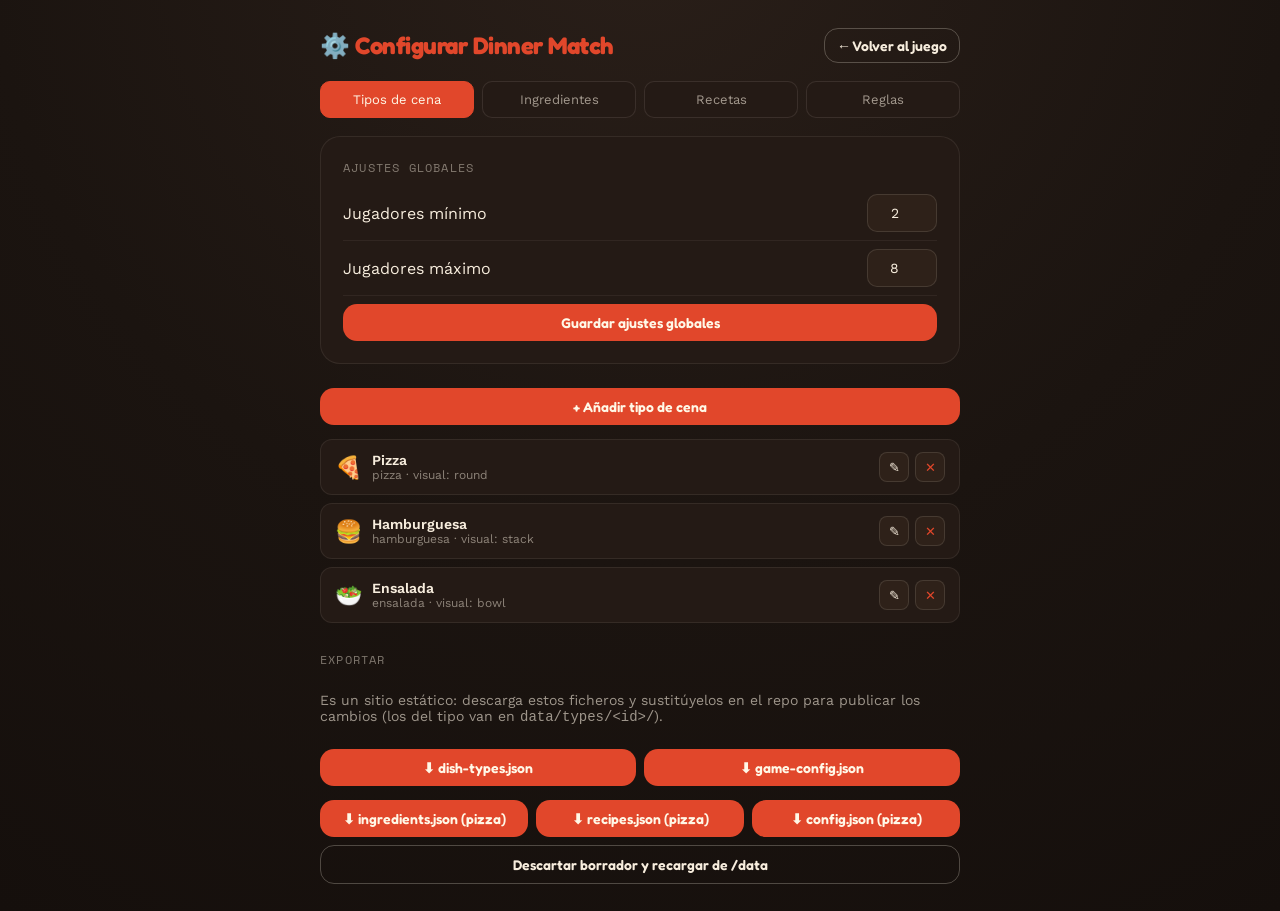
==== admin.html @ f8cea298 "Commit inicial: Dinner Match v2 (juego + admin + backlog) App PWA sin backend para elegir cena en gr" ====
<!DOCTYPE html>
<html lang="es">
<head>
<meta charset="UTF-8" />
<meta name="viewport" content="width=device-width, initial-scale=1, viewport-fit=cover" />
<title>Dinner Match — Configuración</title>
<meta name="theme-color" content="#1B1410" />
<link rel="icon" href="./icons/icon-192.png" />
<link rel="preconnect" href="https://fonts.googleapis.com">
<link rel="preconnect" href="https://fonts.gstatic.com" crossorigin>
<link href="https://fonts.googleapis.com/css2?family=Fredoka:wght@500;600;700&family=Work+Sans:wght@400;500;600&family=Space+Mono:wght@400;700&display=swap" rel="stylesheet">
<link rel="stylesheet" href="./css/style.css" />
</head>
<body>
<div id="app"></div>
<script type="module" src="./js/admin.js"></script>
</body>
</html>
---- css/style.css ----
* { box-sizing: border-box; }
html, body { margin: 0; padding: 0; background: #150F0C; }
body {
  min-height: 100vh;
  min-height: 100dvh;
  background: radial-gradient(circle at 50% -10%, #2A1F19 0%, #1B1410 55%, #150F0C 100%);
  color: #F7EDDD;
  font-family: 'Work Sans', sans-serif;
  display: flex;
  align-items: center;
  justify-content: center;
  padding: 28px 16px;
  padding-top: max(28px, env(safe-area-inset-top));
  padding-bottom: max(28px, env(safe-area-inset-bottom));
}
.display { font-family: 'Fredoka', sans-serif; }
.mono { font-family: 'Space Mono', monospace; }
.screen { width: 100%; max-width: 380px; display: flex; flex-direction: column; align-items: center; }
button { font-family: inherit; }

.logo-row { display: flex; align-items: center; gap: 10px; margin-bottom: 4px; }
.title { font-size: 34px; font-weight: 700; color: #E1472B; letter-spacing: -0.5px; }
.subtitle { color: rgba(247,237,221,0.6); font-size: 14px; margin-bottom: 28px; text-align: center; }

.card-panel { width: 100%; background: #241A15; border: 1px solid rgba(247,237,221,0.08); border-radius: 20px; padding: 22px; }
.row-label { font-size: 12px; text-transform: uppercase; letter-spacing: 1.2px; color: rgba(247,237,221,0.45); margin-bottom: 10px; }
.stepper { display: flex; align-items: center; justify-content: center; gap: 20px; margin-bottom: 22px; }
.step-btn { width: 40px; height: 40px; border-radius: 50%; border: 1px solid rgba(247,237,221,0.2); background: #2E2119; color: #F7EDDD; display: flex; align-items: center; justify-content: center; cursor: pointer; font-size: 20px; }
.step-btn:active { transform: scale(0.94); }
.step-count { font-family: 'Fredoka', sans-serif; font-size: 28px; font-weight: 600; min-width: 40px; text-align: center; }

.name-input, .text-input, .select-input, textarea.text-input {
  width: 100%; background: #2E2119; border: 1px solid rgba(247,237,221,0.12); border-radius: 10px;
  padding: 10px 12px; color: #F7EDDD; font-size: 14px; margin-bottom: 8px; font-family: 'Work Sans', sans-serif;
}
.name-input:focus, .text-input:focus, .select-input:focus { outline: none; border-color: #E1472B; }

.cta { margin-top: 22px; width: 100%; background: #E1472B; color: #FFF8E7; border: none; border-radius: 14px; padding: 15px; font-family: 'Fredoka', sans-serif; font-weight: 600; font-size: 16px; display: flex; align-items: center; justify-content: center; gap: 8px; cursor: pointer; }
.cta:active { transform: scale(0.98); }
.cta.ghost { background: transparent; border: 1px solid rgba(247,237,221,0.25); color: #F7EDDD; }
.cta.small { padding: 10px; font-size: 14px; margin-top: 8px; }
.cta.danger { background: #8C3A2A; }

.round-pill { font-family: 'Space Mono', monospace; font-size: 11px; letter-spacing: 1px; text-transform: uppercase; color: #E8A33D; border: 1px solid rgba(232,163,61,0.35); padding: 4px 10px; border-radius: 999px; margin-bottom: 16px; }

.avatar { width: 92px; height: 92px; border-radius: 50%; display: flex; align-items: center; justify-content: center; font-family: 'Fredoka', sans-serif; font-size: 34px; font-weight: 600; color: #1B1410; margin-bottom: 20px; }
.handoff-title { font-size: 24px; font-weight: 600; margin-bottom: 6px; text-align: center; }
.handoff-sub { color: rgba(247,237,221,0.55); font-size: 14px; text-align: center; margin-bottom: 26px; }
.player-tag { font-size: 12px; letter-spacing: 1px; text-transform: uppercase; color: rgba(247,237,221,0.4); margin-bottom: 10px; }

.swipe-top { width: 100%; display: flex; align-items: center; justify-content: space-between; margin-bottom: 14px; }
.progress-track { flex: 1; height: 8px; background: rgba(247,237,221,0.1); border-radius: 6px; margin-left: 12px; overflow: hidden; }
.progress-fill { height: 100%; background: linear-gradient(90deg,#E8A33D,#E1472B); border-radius: 6px; transition: width .2s ease; }
.count-label { font-size: 12px; color: rgba(247,237,221,0.5); white-space: nowrap; }

.stack { position: relative; width: 100%; height: 400px; margin-bottom: 22px; touch-action: none; }
.ing-card { position: absolute; inset: 0; border-radius: 24px; background: #241A15; border: 1px solid rgba(247,237,221,0.08); display: flex; flex-direction: column; align-items: center; justify-content: center; box-shadow: 0 20px 40px rgba(0,0,0,0.35); padding: 18px; user-select: none; }
.ing-card.behind { transform: scale(0.94) translateY(10px); opacity: 0.6; pointer-events: none; }
.ing-card.top { cursor: grab; }
.ing-card.top:active { cursor: grabbing; }
.ing-emoji { font-size: 90px; margin-bottom: 18px; filter: drop-shadow(0 8px 16px rgba(0,0,0,0.4)); }
.ing-name { font-family: 'Fredoka', sans-serif; font-size: 26px; font-weight: 600; text-align: center; padding: 0 20px; }
.stamp { position: absolute; top: 24px; font-family: 'Fredoka', sans-serif; font-weight: 700; font-size: 22px; border: 3px solid; padding: 4px 14px; border-radius: 8px; transform: rotate(-12deg); z-index: 3; display: none; }
.stamp.no { left: 20px; color: #8C6A5A; border-color: #8C6A5A; }
.stamp.yes { right: 20px; color: #6B8F47; border-color: #6B8F47; transform: rotate(12deg); }

.pizza-card-name { font-family: 'Fredoka', sans-serif; font-size: 22px; font-weight: 600; text-align: center; margin-bottom: 14px; }
.pizza-ing-grid { display: flex; flex-wrap: wrap; gap: 6px; justify-content: center; padding: 0 6px; }
.pizza-ing-chip { background: #2E2119; border: 1px solid rgba(247,237,221,0.1); border-radius: 999px; padding: 5px 10px; font-size: 12px; display: flex; align-items: center; gap: 5px; }
.custom-tag { font-size: 11px; color: #E8A33D; margin-top: 10px; text-transform: uppercase; letter-spacing: 1px; }

.swipe-btns { display: flex; gap: 26px; }
.round-btn { width: 62px; height: 62px; border-radius: 50%; border: none; cursor: pointer; display: flex; align-items: center; justify-content: center; box-shadow: 0 8px 20px rgba(0,0,0,0.3); font-size: 24px; }
.round-btn.no { background: #2E2119; color: #C98A3E; border: 1px solid rgba(247,237,221,0.15); }
.round-btn.yes { background: #E1472B; color: #FFF8E7; }
.round-btn:active { transform: scale(0.9); }
.hint { margin-top: 14px; font-size: 12px; color: rgba(247,237,221,0.35); }

.result-title { font-family: 'Fredoka', sans-serif; font-size: 26px; font-weight: 600; text-align: center; margin-bottom: 4px; }
.result-sub { color: rgba(247,237,221,0.55); font-size: 13px; text-align: center; margin-bottom: 22px; }
.pizza-wrap { position: relative; margin-bottom: 20px; }
.topping { position: absolute; font-size: 24px; transform: translate(-50%,-50%); z-index: 2; }

/* Dish visual styles — round (pizza/sushi), bowl (ensalada/pasta/sopa), stack (hamburguesa/tacos) */
.dish-visual .plate-bg, .dish-visual .plate-fill { position: absolute; }
.dish-visual.round .plate-bg { inset: 0; border-radius: 50%; background: #D98A3E; box-shadow: inset 0 0 0 14px #C97A2E; }
.dish-visual.round .plate-fill { inset: 16px; border-radius: 50%; background: radial-gradient(circle at 40% 35%, #C8471F, #A6371A); }

.dish-visual.bowl .plate-bg { inset: 0; border-radius: 50% 50% 46% 46% / 62% 62% 38% 38%; background: #8B5A2B; }
.dish-visual.bowl .plate-fill { inset: 14px; border-radius: 50% 50% 44% 44% / 56% 56% 44% 44%; background: radial-gradient(circle at 40% 30%, #6B8F47, #45602F); }

.dish-visual.stack .plate-bg { inset: 0; border-radius: 28px; background: #D98A3E; }
.dish-visual.stack .plate-fill { inset: 14px; border-radius: 18px; background: repeating-linear-gradient(180deg, #C97A2E 0 14%, #8B5A2B 14% 20%, #6B8F47 20% 28%, #E1472B 28% 34%, #C97A2E 34% 48%, #8B5A2B 48% 54%, #C97A2E 54% 68%); }
.chip-list { width: 100%; display: flex; flex-wrap: wrap; gap: 8px; justify-content: center; margin-bottom: 22px; }
.chip { background: #241A15; border: 1px solid rgba(247,237,221,0.12); border-radius: 999px; padding: 6px 12px; font-size: 13px; display: flex; align-items: center; gap: 6px; }
.empty-msg { text-align: center; color: rgba(247,237,221,0.55); font-size: 14px; margin-bottom: 26px; padding: 0 10px; }
.extra-pizza-row { width: 100%; display: flex; flex-direction: column; gap: 8px; margin-bottom: 22px; }
.extra-pizza { background: #241A15; border: 1px solid rgba(247,237,221,0.1); border-radius: 14px; padding: 12px 14px; display: flex; align-items: center; justify-content: space-between; }
.extra-pizza-name { font-family: 'Fredoka', sans-serif; font-weight: 600; font-size: 15px; }
.extra-pizza-emojis { font-size: 15px; opacity: 0.8; }
.section-title { font-size: 12px; text-transform: uppercase; letter-spacing: 1.2px; color: rgba(247,237,221,0.45); margin: 4px 0 12px; align-self: flex-start; }
.error-box { color: #E1472B; background: #241A15; border: 1px solid rgba(225,71,43,0.4); border-radius: 12px; padding: 14px; font-size: 13px; text-align: center; }

.install-banner {
  position: fixed; left: 16px; right: 16px; bottom: 16px; max-width: 380px; margin: 0 auto;
  background: #241A15; border: 1px solid rgba(232,163,61,0.35); border-radius: 14px; padding: 12px 14px;
  display: flex; align-items: center; justify-content: space-between; gap: 10px; z-index: 50;
  box-shadow: 0 10px 30px rgba(0,0,0,0.4);
}
.install-banner span { font-size: 13px; }
.install-banner button { background: #E8A33D; color: #1B1410; border: none; border-radius: 8px; padding: 8px 12px; font-weight: 600; font-size: 13px; cursor: pointer; white-space: nowrap; }

/* Admin-specific */
.admin-wrap { max-width: 640px; align-items: stretch; }
.admin-top { display: flex; align-items: center; justify-content: space-between; margin-bottom: 18px; }
.admin-nav { display: flex; gap: 8px; margin-bottom: 18px; }
.admin-nav button { flex: 1; background: #241A15; border: 1px solid rgba(247,237,221,0.1); color: rgba(247,237,221,0.6); border-radius: 10px; padding: 10px; cursor: pointer; font-size: 13px; }
.admin-nav button.active { background: #E1472B; color: #FFF8E7; border-color: #E1472B; }
.item-row { background: #241A15; border: 1px solid rgba(247,237,221,0.08); border-radius: 12px; padding: 12px 14px; margin-bottom: 8px; display: flex; align-items: center; gap: 10px; }
.item-row .emoji { font-size: 22px; }
.item-row .meta { flex: 1; min-width: 0; }
.item-row .name { font-weight: 600; font-size: 14px; }
.item-row .sub { font-size: 12px; color: rgba(247,237,221,0.5); }
.item-row .actions { display: flex; gap: 6px; }
.icon-btn { background: #2E2119; border: 1px solid rgba(247,237,221,0.12); color: #F7EDDD; border-radius: 8px; width: 30px; height: 30px; cursor: pointer; font-size: 13px; }
.icon-btn.danger { color: #E1472B; }
.form-grid { display: grid; grid-template-columns: 1fr 1fr; gap: 8px; }
.tag-toggle { display: inline-flex; align-items: center; gap: 5px; background: #2E2119; border: 1px solid rgba(247,237,221,0.12); border-radius: 999px; padding: 6px 10px; font-size: 12px; cursor: pointer; margin: 3px; }
.tag-toggle.selected { background: #E1472B; border-color: #E1472B; }
.tag-wrap { display: flex; flex-wrap: wrap; margin: 4px -3px 8px; }
.export-row { display: flex; gap: 8px; flex-wrap: wrap; margin-top: 6px; }
.export-row .cta { flex: 1; min-width: 140px; }
.config-row { display: flex; align-items: center; justify-content: space-between; padding: 8px 0; border-bottom: 1px solid rgba(247,237,221,0.06); }
.config-row input { width: 70px; text-align: center; }
.type-select-row { display: flex; align-items: center; gap: 8px; margin-bottom: 14px; }
.type-select-row select { flex: 1; margin: 0; }
.visual-badge { font-size: 11px; color: rgba(247,237,221,0.5); text-transform: uppercase; letter-spacing: 1px; }
.toast { position: fixed; bottom: 20px; left: 50%; transform: translateX(-50%); background: #E8A33D; color: #1B1410; padding: 10px 18px; border-radius: 999px; font-size: 13px; font-weight: 600; z-index: 100; }
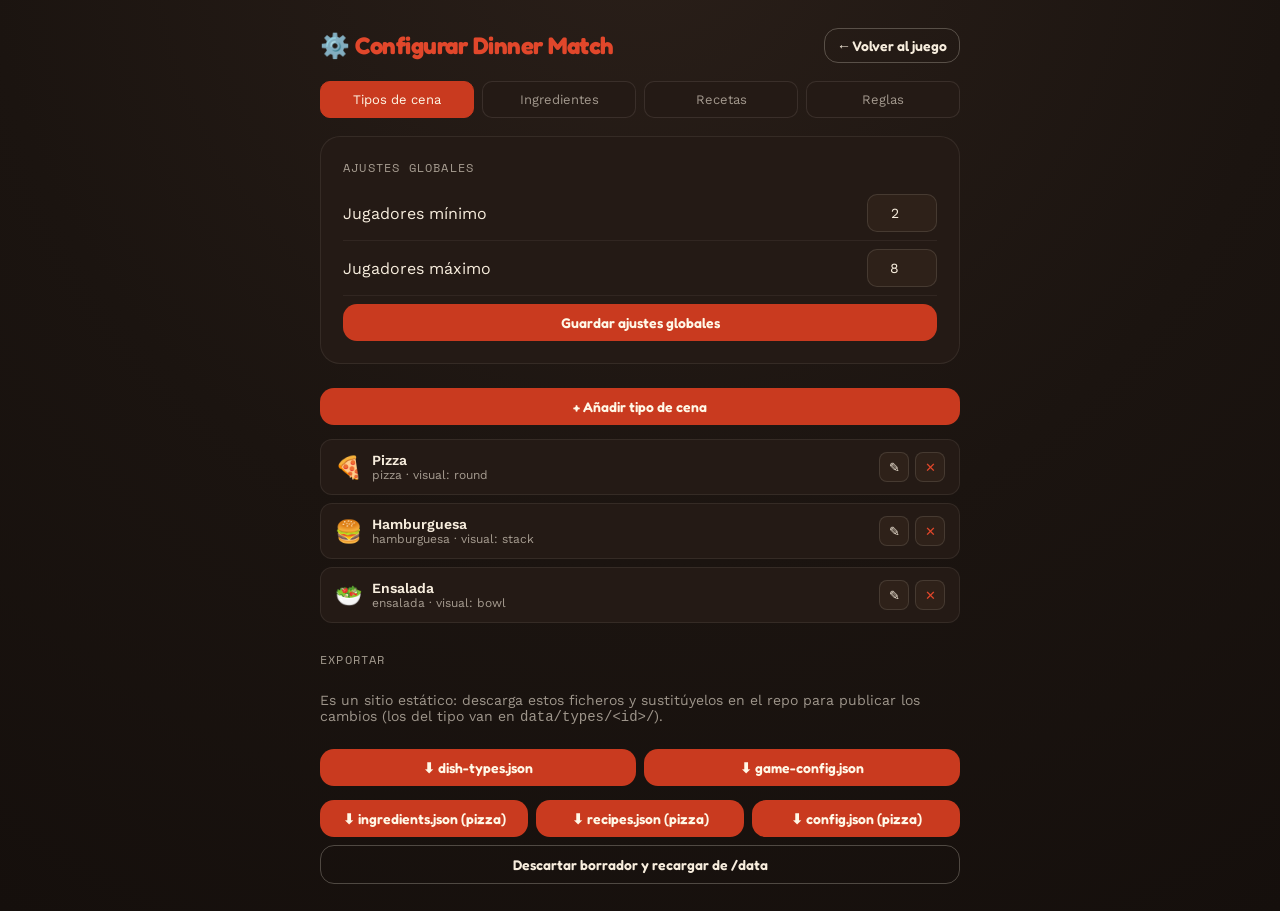
==== commit 03fab870: "feat(a11y): teclado, aria-live, foco y contraste AA (#4) Juego (js/app.js, index.html): - Flechas ← " ====
--- a/admin.html
+++ b/admin.html
@@ -12,7 +12,7 @@
 <link rel="stylesheet" href="./css/style.css" />
 </head>
 <body>
-<div id="app"></div>
+<main id="app"></main>
 <script type="module" src="./js/admin.js"></script>
 </body>
 </html>
--- a/css/style.css
+++ b/css/style.css
@@ -23,7 +23,7 @@
 .subtitle { color: rgba(247,237,221,0.6); font-size: 14px; margin-bottom: 28px; text-align: center; }
 
 .card-panel { width: 100%; background: #241A15; border: 1px solid rgba(247,237,221,0.08); border-radius: 20px; padding: 22px; }
-.row-label { font-size: 12px; text-transform: uppercase; letter-spacing: 1.2px; color: rgba(247,237,221,0.45); margin-bottom: 10px; }
+.row-label { font-size: 12px; text-transform: uppercase; letter-spacing: 1.2px; color: rgba(247,237,221,0.62); margin-bottom: 10px; }
 .stepper { display: flex; align-items: center; justify-content: center; gap: 20px; margin-bottom: 22px; }
 .step-btn { width: 40px; height: 40px; border-radius: 50%; border: 1px solid rgba(247,237,221,0.2); background: #2E2119; color: #F7EDDD; display: flex; align-items: center; justify-content: center; cursor: pointer; font-size: 20px; }
 .step-btn:active { transform: scale(0.94); }
@@ -33,9 +33,9 @@
   width: 100%; background: #2E2119; border: 1px solid rgba(247,237,221,0.12); border-radius: 10px;
   padding: 10px 12px; color: #F7EDDD; font-size: 14px; margin-bottom: 8px; font-family: 'Work Sans', sans-serif;
 }
-.name-input:focus, .text-input:focus, .select-input:focus { outline: none; border-color: #E1472B; }
+.name-input:focus, .text-input:focus, .select-input:focus { border-color: #E1472B; }
 
-.cta { margin-top: 22px; width: 100%; background: #E1472B; color: #FFF8E7; border: none; border-radius: 14px; padding: 15px; font-family: 'Fredoka', sans-serif; font-weight: 600; font-size: 16px; display: flex; align-items: center; justify-content: center; gap: 8px; cursor: pointer; }
+.cta { margin-top: 22px; width: 100%; background: #C93A1F; color: #FFF8E7; border: none; border-radius: 14px; padding: 15px; font-family: 'Fredoka', sans-serif; font-weight: 600; font-size: 16px; display: flex; align-items: center; justify-content: center; gap: 8px; cursor: pointer; }
 .cta:active { transform: scale(0.98); }
 .cta.ghost { background: transparent; border: 1px solid rgba(247,237,221,0.25); color: #F7EDDD; }
 .cta.small { padding: 10px; font-size: 14px; margin-top: 8px; }
@@ -46,12 +46,12 @@
 .avatar { width: 92px; height: 92px; border-radius: 50%; display: flex; align-items: center; justify-content: center; font-family: 'Fredoka', sans-serif; font-size: 34px; font-weight: 600; color: #1B1410; margin-bottom: 20px; }
 .handoff-title { font-size: 24px; font-weight: 600; margin-bottom: 6px; text-align: center; }
 .handoff-sub { color: rgba(247,237,221,0.55); font-size: 14px; text-align: center; margin-bottom: 26px; }
-.player-tag { font-size: 12px; letter-spacing: 1px; text-transform: uppercase; color: rgba(247,237,221,0.4); margin-bottom: 10px; }
+.player-tag { font-size: 12px; letter-spacing: 1px; text-transform: uppercase; color: rgba(247,237,221,0.62); margin-bottom: 10px; }
 
 .swipe-top { width: 100%; display: flex; align-items: center; justify-content: space-between; margin-bottom: 14px; }
 .progress-track { flex: 1; height: 8px; background: rgba(247,237,221,0.1); border-radius: 6px; margin-left: 12px; overflow: hidden; }
 .progress-fill { height: 100%; background: linear-gradient(90deg,#E8A33D,#E1472B); border-radius: 6px; transition: width .2s ease; }
-.count-label { font-size: 12px; color: rgba(247,237,221,0.5); white-space: nowrap; }
+.count-label { font-size: 12px; color: rgba(247,237,221,0.62); white-space: nowrap; }
 
 .stack { position: relative; width: 100%; height: 400px; margin-bottom: 22px; touch-action: none; }
 .ing-card { position: absolute; inset: 0; border-radius: 24px; background: #241A15; border: 1px solid rgba(247,237,221,0.08); display: flex; flex-direction: column; align-items: center; justify-content: center; box-shadow: 0 20px 40px rgba(0,0,0,0.35); padding: 18px; user-select: none; }
@@ -72,9 +72,9 @@
 .swipe-btns { display: flex; gap: 26px; }
 .round-btn { width: 62px; height: 62px; border-radius: 50%; border: none; cursor: pointer; display: flex; align-items: center; justify-content: center; box-shadow: 0 8px 20px rgba(0,0,0,0.3); font-size: 24px; }
 .round-btn.no { background: #2E2119; color: #C98A3E; border: 1px solid rgba(247,237,221,0.15); }
-.round-btn.yes { background: #E1472B; color: #FFF8E7; }
+.round-btn.yes { background: #C93A1F; color: #FFF8E7; }
 .round-btn:active { transform: scale(0.9); }
-.hint { margin-top: 14px; font-size: 12px; color: rgba(247,237,221,0.35); }
+.hint { margin-top: 14px; font-size: 12px; color: rgba(247,237,221,0.62); text-align: center; }
 
 .result-title { font-family: 'Fredoka', sans-serif; font-size: 26px; font-weight: 600; text-align: center; margin-bottom: 4px; }
 .result-sub { color: rgba(247,237,221,0.55); font-size: 13px; text-align: center; margin-bottom: 22px; }
@@ -95,11 +95,12 @@
 .chip { background: #241A15; border: 1px solid rgba(247,237,221,0.12); border-radius: 999px; padding: 6px 12px; font-size: 13px; display: flex; align-items: center; gap: 6px; }
 .empty-msg { text-align: center; color: rgba(247,237,221,0.55); font-size: 14px; margin-bottom: 26px; padding: 0 10px; }
 .extra-pizza-row { width: 100%; display: flex; flex-direction: column; gap: 8px; margin-bottom: 22px; }
-.extra-pizza { background: #241A15; border: 1px solid rgba(247,237,221,0.1); border-radius: 14px; padding: 12px 14px; display: flex; align-items: center; justify-content: space-between; }
+.extra-pizza { background: #241A15; border: 1px solid rgba(247,237,221,0.1); border-radius: 14px; padding: 12px 14px; display: flex; align-items: center; justify-content: space-between; flex-wrap: wrap; }
 .extra-pizza-name { font-family: 'Fredoka', sans-serif; font-weight: 600; font-size: 15px; }
 .extra-pizza-emojis { font-size: 15px; opacity: 0.8; }
-.section-title { font-size: 12px; text-transform: uppercase; letter-spacing: 1.2px; color: rgba(247,237,221,0.45); margin: 4px 0 12px; align-self: flex-start; }
-.error-box { color: #E1472B; background: #241A15; border: 1px solid rgba(225,71,43,0.4); border-radius: 12px; padding: 14px; font-size: 13px; text-align: center; }
+.extra-pizza-ings { font-size: 12px; color: rgba(247,237,221,0.62); flex-basis: 100%; margin-top: 4px; line-height: 1.5; }
+.section-title { font-size: 12px; text-transform: uppercase; letter-spacing: 1.2px; color: rgba(247,237,221,0.62); margin: 4px 0 12px; align-self: flex-start; }
+.error-box { color: #EE5C3F; background: #241A15; border: 1px solid rgba(225,71,43,0.4); border-radius: 12px; padding: 14px; font-size: 13px; text-align: center; }
 
 .install-banner {
   position: fixed; left: 16px; right: 16px; bottom: 16px; max-width: 380px; margin: 0 auto;
@@ -115,18 +116,18 @@
 .admin-top { display: flex; align-items: center; justify-content: space-between; margin-bottom: 18px; }
 .admin-nav { display: flex; gap: 8px; margin-bottom: 18px; }
 .admin-nav button { flex: 1; background: #241A15; border: 1px solid rgba(247,237,221,0.1); color: rgba(247,237,221,0.6); border-radius: 10px; padding: 10px; cursor: pointer; font-size: 13px; }
-.admin-nav button.active { background: #E1472B; color: #FFF8E7; border-color: #E1472B; }
+.admin-nav button.active { background: #C93A1F; color: #FFF8E7; border-color: #C93A1F; }
 .item-row { background: #241A15; border: 1px solid rgba(247,237,221,0.08); border-radius: 12px; padding: 12px 14px; margin-bottom: 8px; display: flex; align-items: center; gap: 10px; }
 .item-row .emoji { font-size: 22px; }
 .item-row .meta { flex: 1; min-width: 0; }
 .item-row .name { font-weight: 600; font-size: 14px; }
-.item-row .sub { font-size: 12px; color: rgba(247,237,221,0.5); }
+.item-row .sub { font-size: 12px; color: rgba(247,237,221,0.62); }
 .item-row .actions { display: flex; gap: 6px; }
 .icon-btn { background: #2E2119; border: 1px solid rgba(247,237,221,0.12); color: #F7EDDD; border-radius: 8px; width: 30px; height: 30px; cursor: pointer; font-size: 13px; }
 .icon-btn.danger { color: #E1472B; }
 .form-grid { display: grid; grid-template-columns: 1fr 1fr; gap: 8px; }
-.tag-toggle { display: inline-flex; align-items: center; gap: 5px; background: #2E2119; border: 1px solid rgba(247,237,221,0.12); border-radius: 999px; padding: 6px 10px; font-size: 12px; cursor: pointer; margin: 3px; }
-.tag-toggle.selected { background: #E1472B; border-color: #E1472B; }
+.tag-toggle { font: inherit; font-size: 12px; color: #F7EDDD; display: inline-flex; align-items: center; gap: 5px; background: #2E2119; border: 1px solid rgba(247,237,221,0.12); border-radius: 999px; padding: 6px 10px; font-size: 12px; cursor: pointer; margin: 3px; }
+.tag-toggle.selected { background: #C93A1F; border-color: #C93A1F; color: #FFF8E7; }
 .tag-wrap { display: flex; flex-wrap: wrap; margin: 4px -3px 8px; }
 .export-row { display: flex; gap: 8px; flex-wrap: wrap; margin-top: 6px; }
 .export-row .cta { flex: 1; min-width: 140px; }
@@ -134,5 +135,20 @@
 .config-row input { width: 70px; text-align: center; }
 .type-select-row { display: flex; align-items: center; gap: 8px; margin-bottom: 14px; }
 .type-select-row select { flex: 1; margin: 0; }
-.visual-badge { font-size: 11px; color: rgba(247,237,221,0.5); text-transform: uppercase; letter-spacing: 1px; }
+.visual-badge { font-size: 11px; color: rgba(247,237,221,0.62); text-transform: uppercase; letter-spacing: 1px; }
 .toast { position: fixed; bottom: 20px; left: 50%; transform: translateX(-50%); background: #E8A33D; color: #1B1410; padding: 10px 18px; border-radius: 999px; font-size: 13px; font-weight: 600; z-index: 100; }
+
+/* ---- Accesibilidad ---- */
+/* Encabezados y listas semánticos sin cambiar el aspecto de las clases existentes. */
+h1, h2 { margin-top: 0; }
+h1.logo-row { font-size: inherit; font-weight: inherit; margin: 0 0 4px; }
+h2.section-title { font-weight: inherit; }
+ul.chip-list, ul.extra-pizza-row { list-style: none; padding: 0; margin-top: 0; }
+/* Anillo de foco visible y común (mostaza sobre fondo oscuro, 7.4:1). */
+:focus-visible { outline: 3px solid #E8A33D; outline-offset: 2px; }
+.ing-card.top:focus-visible { outline-offset: 4px; }
+/* Oculto a la vista pero leído por lectores de pantalla. */
+.sr-only { position: absolute; width: 1px; height: 1px; padding: 0; margin: -1px; overflow: hidden; clip: rect(0 0 0 0); white-space: nowrap; border: 0; }
+@media (prefers-reduced-motion: reduce) {
+  *, *::before, *::after { transition-duration: 0.01ms !important; animation-duration: 0.01ms !important; }
+}
